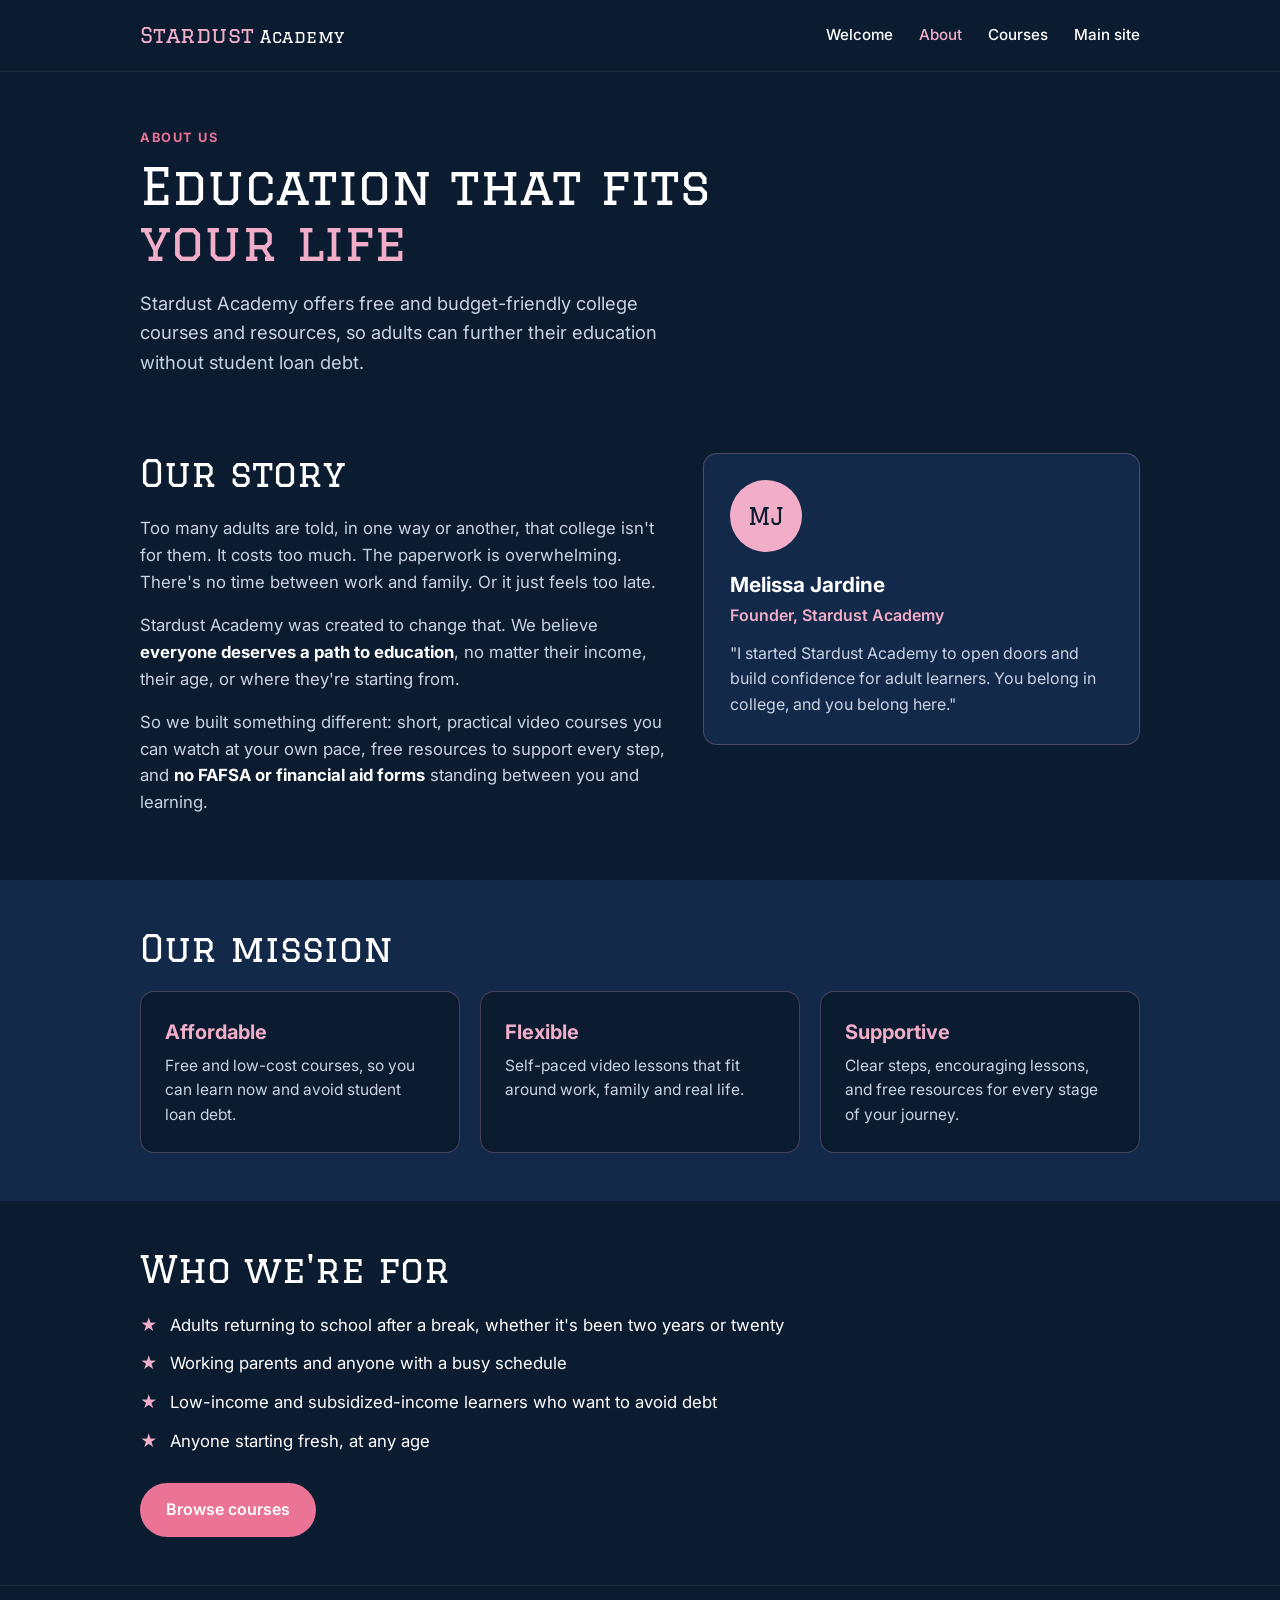
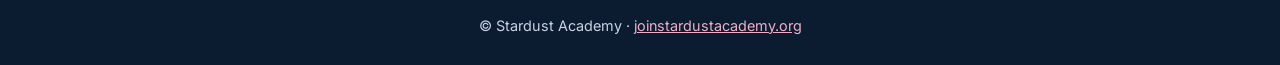
==== about.html @ 2f11157c "Add About page, link it in the menu, fix header spacing on phones Co-Authored-By: Claude Opus 5.5 <n" ====
<!doctype html>
<html lang="en">
<head>
  <meta charset="utf-8">
  <meta name="viewport" content="width=device-width, initial-scale=1">
  <title>About Stardust Academy</title>
  <meta name="description" content="Stardust Academy offers free and budget-friendly college courses so adult learners can further their education without student loan debt.">
  <link rel="preconnect" href="https://fonts.googleapis.com">
  <link rel="preconnect" href="https://fonts.gstatic.com" crossorigin>
  <link href="https://fonts.googleapis.com/css2?family=Graduate&family=Inter:wght@400;500;600;700&display=swap" rel="stylesheet">
  <link rel="stylesheet" href="styles.css">
</head>
<body>
  <header>
    <div class="wrap bar">
      <a class="brand" href="./">Stardust<span>Academy</span></a>
      <nav>
        <a href="./">Welcome</a>
        <a href="about.html" class="active">About</a>
        <a href="courses.html">Courses</a>
        <a href="https://joinstardustacademy.org">Main site</a>
      </nav>
    </div>
  </header>

  <main>
    <section class="page-hero">
      <div class="wrap">
        <p class="eyebrow">About us</p>
        <h1>Education that fits <span class="pink" style="color:var(--pink)">your life</span></h1>
        <p class="tagline">Stardust Academy offers free and budget-friendly college courses and resources, so adults can further their education without student loan debt.</p>
      </div>
    </section>

    <section class="section">
      <div class="wrap split">
        <div class="prose">
          <h2>Our story</h2>
          <p>Too many adults are told, in one way or another, that college isn't for them. It costs too much. The paperwork is overwhelming. There's no time between work and family. Or it just feels too late.</p>
          <p>Stardust Academy was created to change that. We believe <strong>everyone deserves a path to education</strong>, no matter their income, their age, or where they're starting from.</p>
          <p>So we built something different: short, practical video courses you can watch at your own pace, free resources to support every step, and <strong>no FAFSA or financial aid forms</strong> standing between you and learning.</p>
        </div>
        <aside class="founder">
          <div class="badge" aria-hidden="true">MJ</div>
          <h3>Melissa Jardine</h3>
          <p class="role">Founder, Stardust Academy</p>
          <!-- Add a sentence or two here about Melissa's own story and why Stardust Academy matters to her. -->
          <p>"I started Stardust Academy to open doors and build confidence for adult learners. You belong in college, and you belong here."</p>
        </aside>
      </div>
    </section>

    <section class="section alt">
      <div class="wrap">
        <h2>Our mission</h2>
        <div class="grid values">
          <article class="card">
            <h3>Affordable</h3>
            <p>Free and low-cost courses, so you can learn now and avoid student loan debt.</p>
          </article>
          <article class="card">
            <h3>Flexible</h3>
            <p>Self-paced video lessons that fit around work, family and real life.</p>
          </article>
          <article class="card">
            <h3>Supportive</h3>
            <p>Clear steps, encouraging lessons, and free resources for every stage of your journey.</p>
          </article>
        </div>
      </div>
    </section>

    <section class="section">
      <div class="wrap">
        <h2>Who we're for</h2>
        <ul class="who">
          <li>Adults returning to school after a break, whether it's been two years or twenty</li>
          <li>Working parents and anyone with a busy schedule</li>
          <li>Low-income and subsidized-income learners who want to avoid debt</li>
          <li>Anyone starting fresh, at any age</li>
        </ul>
        <a class="btn" href="courses.html">Browse courses</a>
      </div>
    </section>
  </main>

  <footer>
    <div class="wrap">
      &copy; Stardust Academy &middot; <a href="https://joinstardustacademy.org">joinstardustacademy.org</a>
    </div>
  </footer>
</body>
</html>
---- styles.css ----
:root {
  --navy: #0b1b30;
  --navy-2: #13294a;
  --pink: #f2aec8;
  --pink-strong: #ea7396;
  --white: #ffffff;
  --muted: #c9d3e3;
}
* { box-sizing: border-box; }
body {
  margin: 0;
  background: var(--navy);
  color: var(--white);
  font-family: "Inter", system-ui, -apple-system, sans-serif;
  line-height: 1.6;
}
a { color: var(--pink); }
.wrap { max-width: 1040px; margin: 0 auto; padding: 0 20px; }

header {
  border-bottom: 1px solid rgba(255,255,255,0.08);
}
.bar {
  display: flex; align-items: center; justify-content: space-between;
  padding: 18px 0;
}
.brand {
  font-family: "Graduate", serif;
  font-size: 1.35rem;
  color: var(--pink);
  text-decoration: none;
  letter-spacing: 0.02em;
}
.brand span { color: var(--white); font-size: 0.8em; margin-left: 6px; }
.bar nav a {
  color: var(--white); text-decoration: none; font-weight: 500;
  margin-left: 22px; font-size: 0.95rem;
}
.bar nav a:hover { color: var(--pink); }

.hero { padding: 56px 0 24px; }
.eyebrow {
  color: var(--pink-strong); font-weight: 700; text-transform: uppercase;
  letter-spacing: 0.12em; font-size: 0.8rem; margin: 0 0 10px;
}
h1, h2 {
  font-family: "Graduate", serif;
  font-weight: 400;
  line-height: 1.1;
  margin: 0;
}
h1 { font-size: clamp(2.2rem, 6vw, 3.8rem); }
h1 .pink { color: var(--pink); display: block; }
.tagline { font-size: 1.15rem; color: var(--muted); margin: 18px 0 0; max-width: 560px; }
.tagline strong { color: var(--pink); font-weight: 600; }

.video-section { padding: 32px 0 56px; }
.video {
  position: relative; width: 100%; aspect-ratio: 16 / 9;
  border-radius: 14px; overflow: hidden;
  border: 3px solid var(--pink);
  background: #000;
  box-shadow: 0 20px 50px rgba(0,0,0,0.35);
}
.video iframe { position: absolute; inset: 0; width: 100%; height: 100%; border: 0; }
.video-caption { color: var(--muted); font-size: 0.95rem; margin-top: 12px; }

.courses { background: var(--navy-2); padding: 56px 0; }
.courses h2 { font-size: clamp(1.7rem, 4vw, 2.4rem); margin-bottom: 8px; }
.courses .lead { color: var(--muted); margin: 0 0 28px; }
.grid { display: grid; grid-template-columns: repeat(auto-fit, minmax(260px, 1fr)); gap: 20px; }
.card {
  background: var(--navy); border-radius: 14px; padding: 24px;
  border: 1px solid rgba(242,174,200,0.25);
}
.tag {
  display: inline-block; font-size: 0.75rem; font-weight: 700; text-transform: uppercase;
  letter-spacing: 0.08em; padding: 4px 10px; border-radius: 999px;
  background: var(--pink); color: var(--navy);
}
.tag.soon { background: transparent; color: var(--pink); border: 1px solid var(--pink); }
.card h3 { font-size: 1.25rem; margin: 14px 0 6px; }
.card p { color: var(--muted); margin: 0; font-size: 0.97rem; }

.steps { padding: 56px 0; }
.steps h2 { font-size: clamp(1.7rem, 4vw, 2.4rem); margin-bottom: 24px; }
.steps ol { list-style: none; padding: 0; margin: 0; display: grid; gap: 14px; }
.steps li { display: flex; align-items: center; gap: 16px; font-size: 1.05rem; }
.num {
  flex: none; width: 46px; height: 46px; border-radius: 10px;
  background: var(--pink); color: var(--navy);
  display: grid; place-items: center;
  font-family: "Graduate", serif; font-size: 1.1rem;
}
.btn {
  display: inline-block; margin-top: 28px; padding: 14px 26px; border-radius: 999px;
  background: var(--pink-strong); color: var(--white); text-decoration: none; font-weight: 600;
}
.btn:hover { background: var(--pink); color: var(--navy); }

footer {
  border-top: 1px solid rgba(255,255,255,0.08);
  padding: 28px 0; color: var(--muted); font-size: 0.9rem; text-align: center;
}

@media (max-width: 560px) {
  .bar nav a { margin-left: 14px; font-size: 0.85rem; }
  .brand span { display: none; }
  .hero { padding-top: 36px; }
}

/* Course catalog */
.bar nav a.active { color: var(--pink); }
.page-hero { padding: 56px 0 28px; }
.page-hero h1 { font-size: clamp(2rem, 5.5vw, 3.2rem); }
.notice {
  margin-top: 22px; padding: 14px 18px; border-radius: 12px;
  background: rgba(242,174,200,0.1); border: 1px solid rgba(242,174,200,0.35);
  color: var(--white); font-size: 0.97rem; max-width: 640px;
}
.filters { display: flex; flex-wrap: wrap; gap: 10px; padding: 8px 0 28px; }
.chip {
  font: inherit; font-size: 0.9rem; font-weight: 600; cursor: pointer;
  padding: 8px 16px; border-radius: 999px;
  background: transparent; color: var(--white); border: 1px solid rgba(255,255,255,0.25);
}
.chip:hover { border-color: var(--pink); }
.chip[aria-pressed="true"] { background: var(--pink); color: var(--navy); border-color: var(--pink); }
.category { padding: 0 0 44px; }
.category[hidden] { display: none; }
.category-head { display: flex; align-items: baseline; gap: 14px; margin-bottom: 16px; flex-wrap: wrap; }
.category-head h2 { font-size: clamp(1.4rem, 3.5vw, 1.9rem); }
.category-head p { margin: 0; color: var(--muted); font-size: 0.95rem; }
.course-card { display: flex; flex-direction: column; background: var(--navy-2); }
.course-card .meta { margin-top: 14px; font-size: 0.85rem; color: var(--pink); font-weight: 600; }
.course-card .cta {
  margin-top: auto; padding-top: 18px; font-weight: 600; font-size: 0.95rem;
  color: var(--muted);
}
.course-card .cta a { color: var(--pink); text-decoration: none; }
.tag.open { background: var(--pink); color: var(--navy); }
.course-card .tag { align-self: flex-start; }

/* About page */
.split { display: grid; grid-template-columns: 1fr; gap: 28px; }
@media (min-width: 820px) { .split { grid-template-columns: 1.1fr 0.9fr; align-items: start; } }
.prose p { color: var(--muted); font-size: 1.05rem; margin: 0 0 16px; }
.prose p strong { color: var(--white); }
.founder {
  background: var(--navy-2); border-radius: 14px; padding: 26px;
  border: 1px solid rgba(242,174,200,0.25);
}
.founder .badge {
  width: 72px; height: 72px; border-radius: 50%;
  display: grid; place-items: center;
  background: var(--pink); color: var(--navy);
  font-family: "Graduate", serif; font-size: 1.5rem;
}
.founder h3 { margin: 16px 0 2px; font-size: 1.3rem; }
.founder .role { color: var(--pink); font-weight: 600; margin: 0 0 12px; }
.founder p { color: var(--muted); margin: 0; }
.section { padding: 48px 0; }
.section.alt { background: var(--navy-2); }
.section h2 { font-size: clamp(1.6rem, 4vw, 2.3rem); margin-bottom: 22px; }
.values .card h3 { margin-top: 0; color: var(--pink); }
.who { list-style: none; padding: 0; margin: 0; display: grid; gap: 12px; }
.who li { padding-left: 30px; position: relative; font-size: 1.05rem; }
.who li::before { content: "\2605"; position: absolute; left: 0; color: var(--pink); }

/* Header spacing fix */
.wrap.bar { padding: 18px 20px; gap: 12px; }
@media (max-width: 560px) {
  .wrap.bar { flex-wrap: wrap; padding: 14px 16px; }
  .bar nav { display: flex; flex-wrap: wrap; gap: 4px 14px; }
  .bar nav a { margin-left: 0; }
}
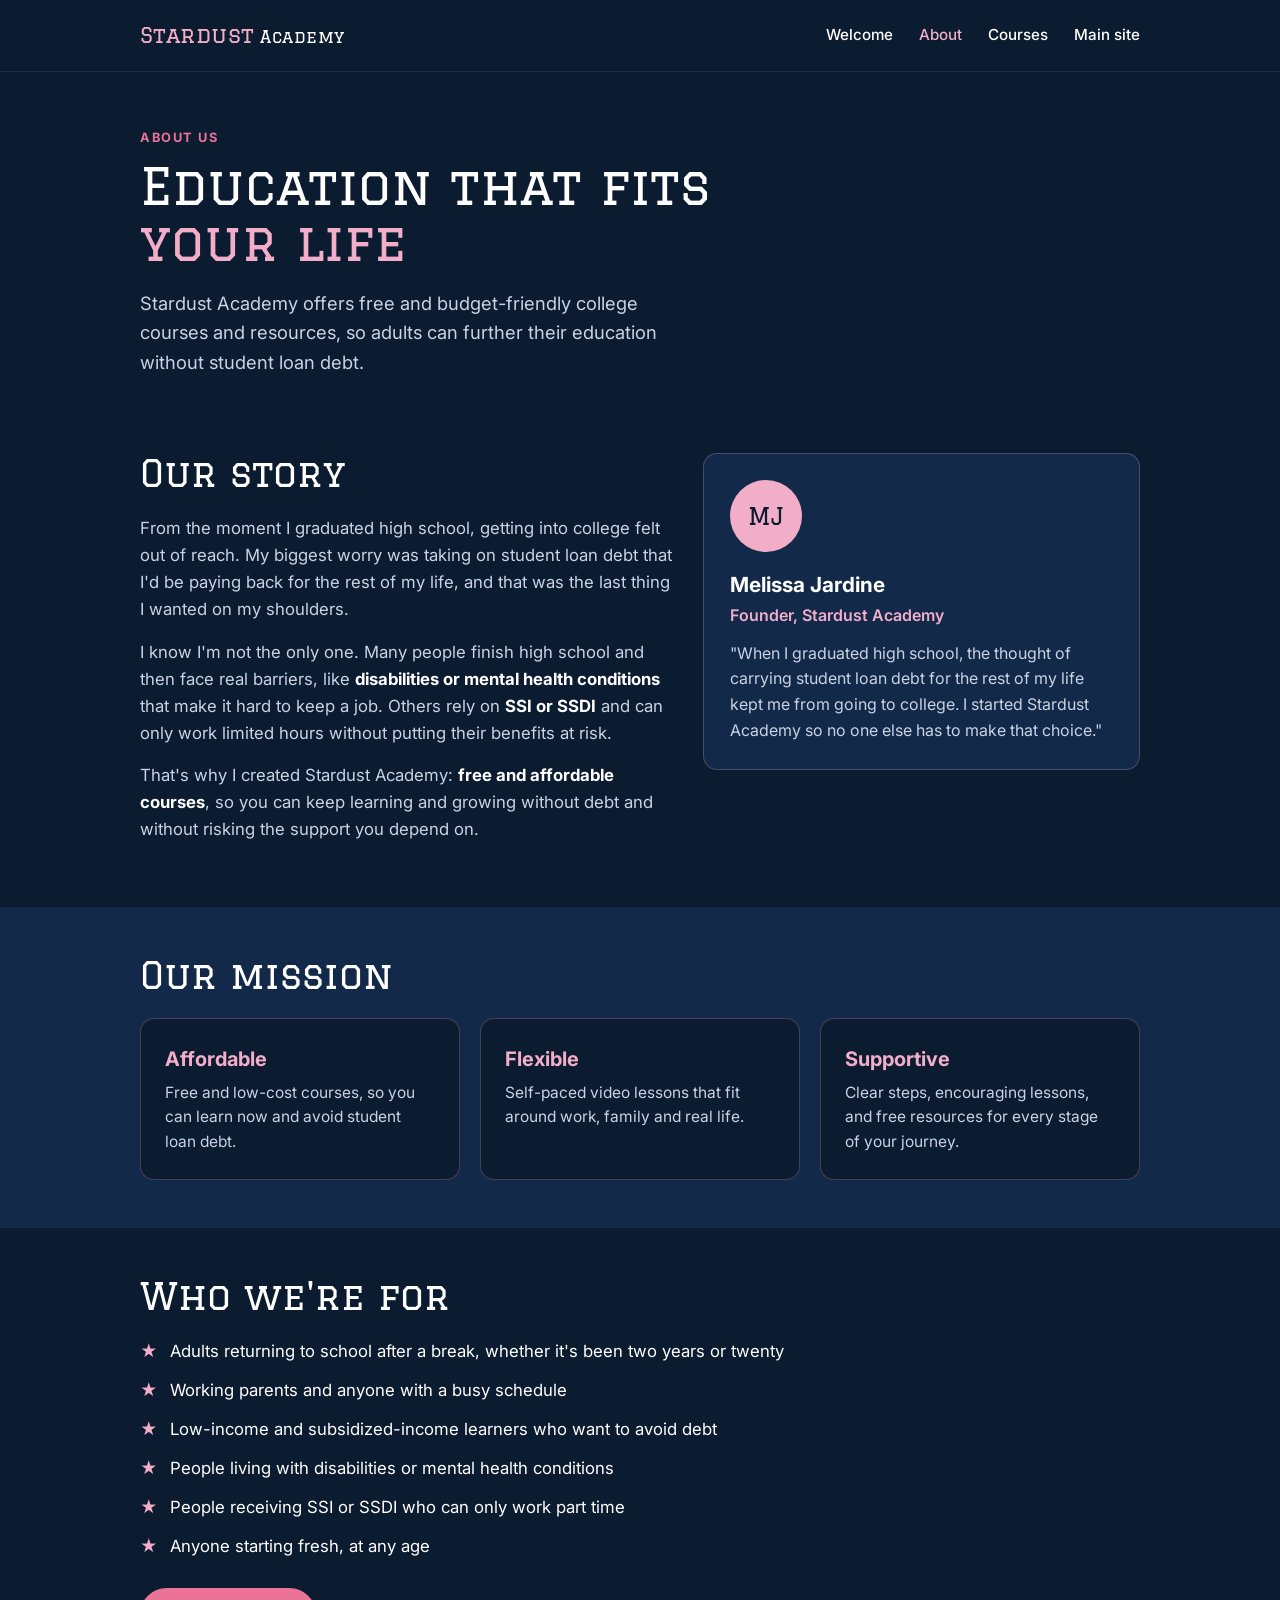
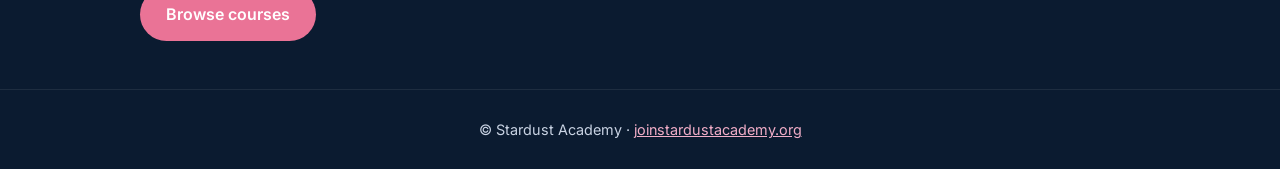
==== commit 27f1470f: "Add Melissa's founder story to the About page Co-Authored-By: Claude Opus 5.5 <noreply@anthropic.com" ====
--- a/about.html
+++ b/about.html
@@ -36,16 +36,15 @@
       <div class="wrap split">
         <div class="prose">
           <h2>Our story</h2>
-          <p>Too many adults are told, in one way or another, that college isn't for them. It costs too much. The paperwork is overwhelming. There's no time between work and family. Or it just feels too late.</p>
-          <p>Stardust Academy was created to change that. We believe <strong>everyone deserves a path to education</strong>, no matter their income, their age, or where they're starting from.</p>
-          <p>So we built something different: short, practical video courses you can watch at your own pace, free resources to support every step, and <strong>no FAFSA or financial aid forms</strong> standing between you and learning.</p>
+          <p>From the moment I graduated high school, getting into college felt out of reach. My biggest worry was taking on student loan debt that I'd be paying back for the rest of my life, and that was the last thing I wanted on my shoulders.</p>
+          <p>I know I'm not the only one. Many people finish high school and then face real barriers, like <strong>disabilities or mental health conditions</strong> that make it hard to keep a job. Others rely on <strong>SSI or SSDI</strong> and can only work limited hours without putting their benefits at risk.</p>
+          <p>That's why I created Stardust Academy: <strong>free and affordable courses</strong>, so you can keep learning and growing without debt and without risking the support you depend on.</p>
         </div>
         <aside class="founder">
           <div class="badge" aria-hidden="true">MJ</div>
           <h3>Melissa Jardine</h3>
           <p class="role">Founder, Stardust Academy</p>
-          <!-- Add a sentence or two here about Melissa's own story and why Stardust Academy matters to her. -->
-          <p>"I started Stardust Academy to open doors and build confidence for adult learners. You belong in college, and you belong here."</p>
+          <p>"When I graduated high school, the thought of carrying student loan debt for the rest of my life kept me from going to college. I started Stardust Academy so no one else has to make that choice."</p>
         </aside>
       </div>
     </section>
@@ -77,6 +76,8 @@
           <li>Adults returning to school after a break, whether it's been two years or twenty</li>
           <li>Working parents and anyone with a busy schedule</li>
           <li>Low-income and subsidized-income learners who want to avoid debt</li>
+          <li>People living with disabilities or mental health conditions</li>
+          <li>People receiving SSI or SSDI who can only work part time</li>
           <li>Anyone starting fresh, at any age</li>
         </ul>
         <a class="btn" href="courses.html">Browse courses</a>
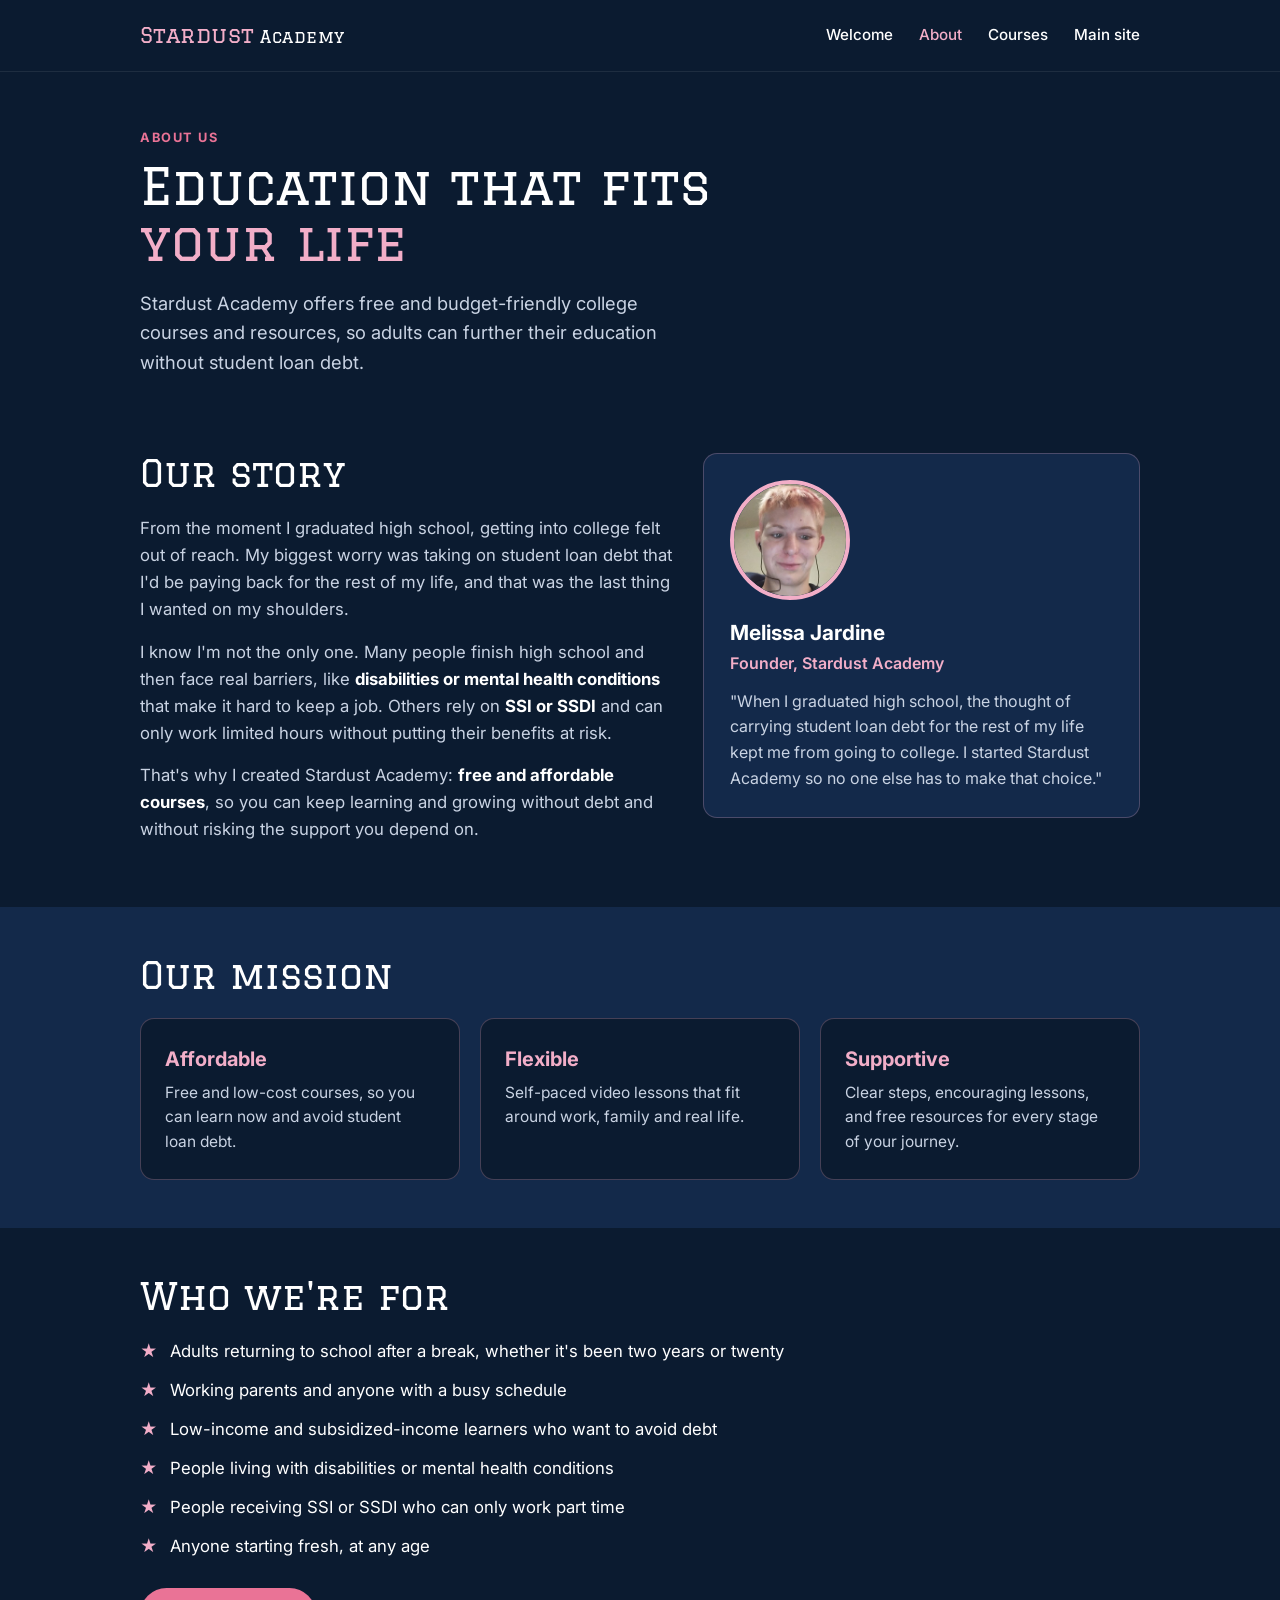
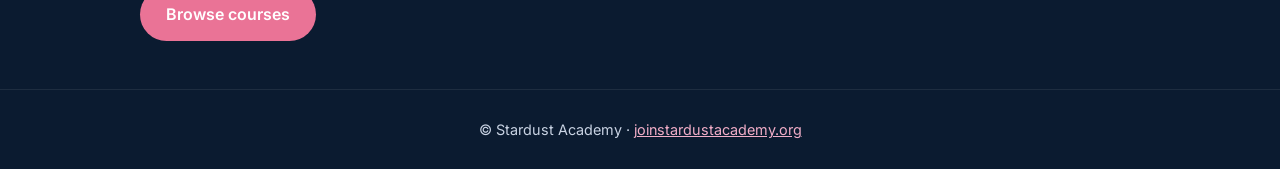
==== commit c702b0ea: "Add founder photo to the About page Co-Authored-By: Claude Opus 5.5 <noreply@anthropic.com> Claude-S" ====
--- a/about.html
+++ b/about.html
@@ -41,7 +41,7 @@
           <p>That's why I created Stardust Academy: <strong>free and affordable courses</strong>, so you can keep learning and growing without debt and without risking the support you depend on.</p>
         </div>
         <aside class="founder">
-          <div class="badge" aria-hidden="true">MJ</div>
+          <img class="founder-photo" src="images/melissa.jpg" alt="Melissa Jardine, founder of Stardust Academy" width="120" height="120">
           <h3>Melissa Jardine</h3>
           <p class="role">Founder, Stardust Academy</p>
           <p>"When I graduated high school, the thought of carrying student loan debt for the rest of my life kept me from going to college. I started Stardust Academy so no one else has to make that choice."</p>
--- a/styles.css
+++ b/styles.css
@@ -174,3 +174,8 @@
   .bar nav { display: flex; flex-wrap: wrap; gap: 4px 14px; }
   .bar nav a { margin-left: 0; }
 }
+
+.founder-photo {
+  display: block; width: 120px; height: 120px; border-radius: 50%;
+  object-fit: cover; border: 4px solid var(--pink);
+}
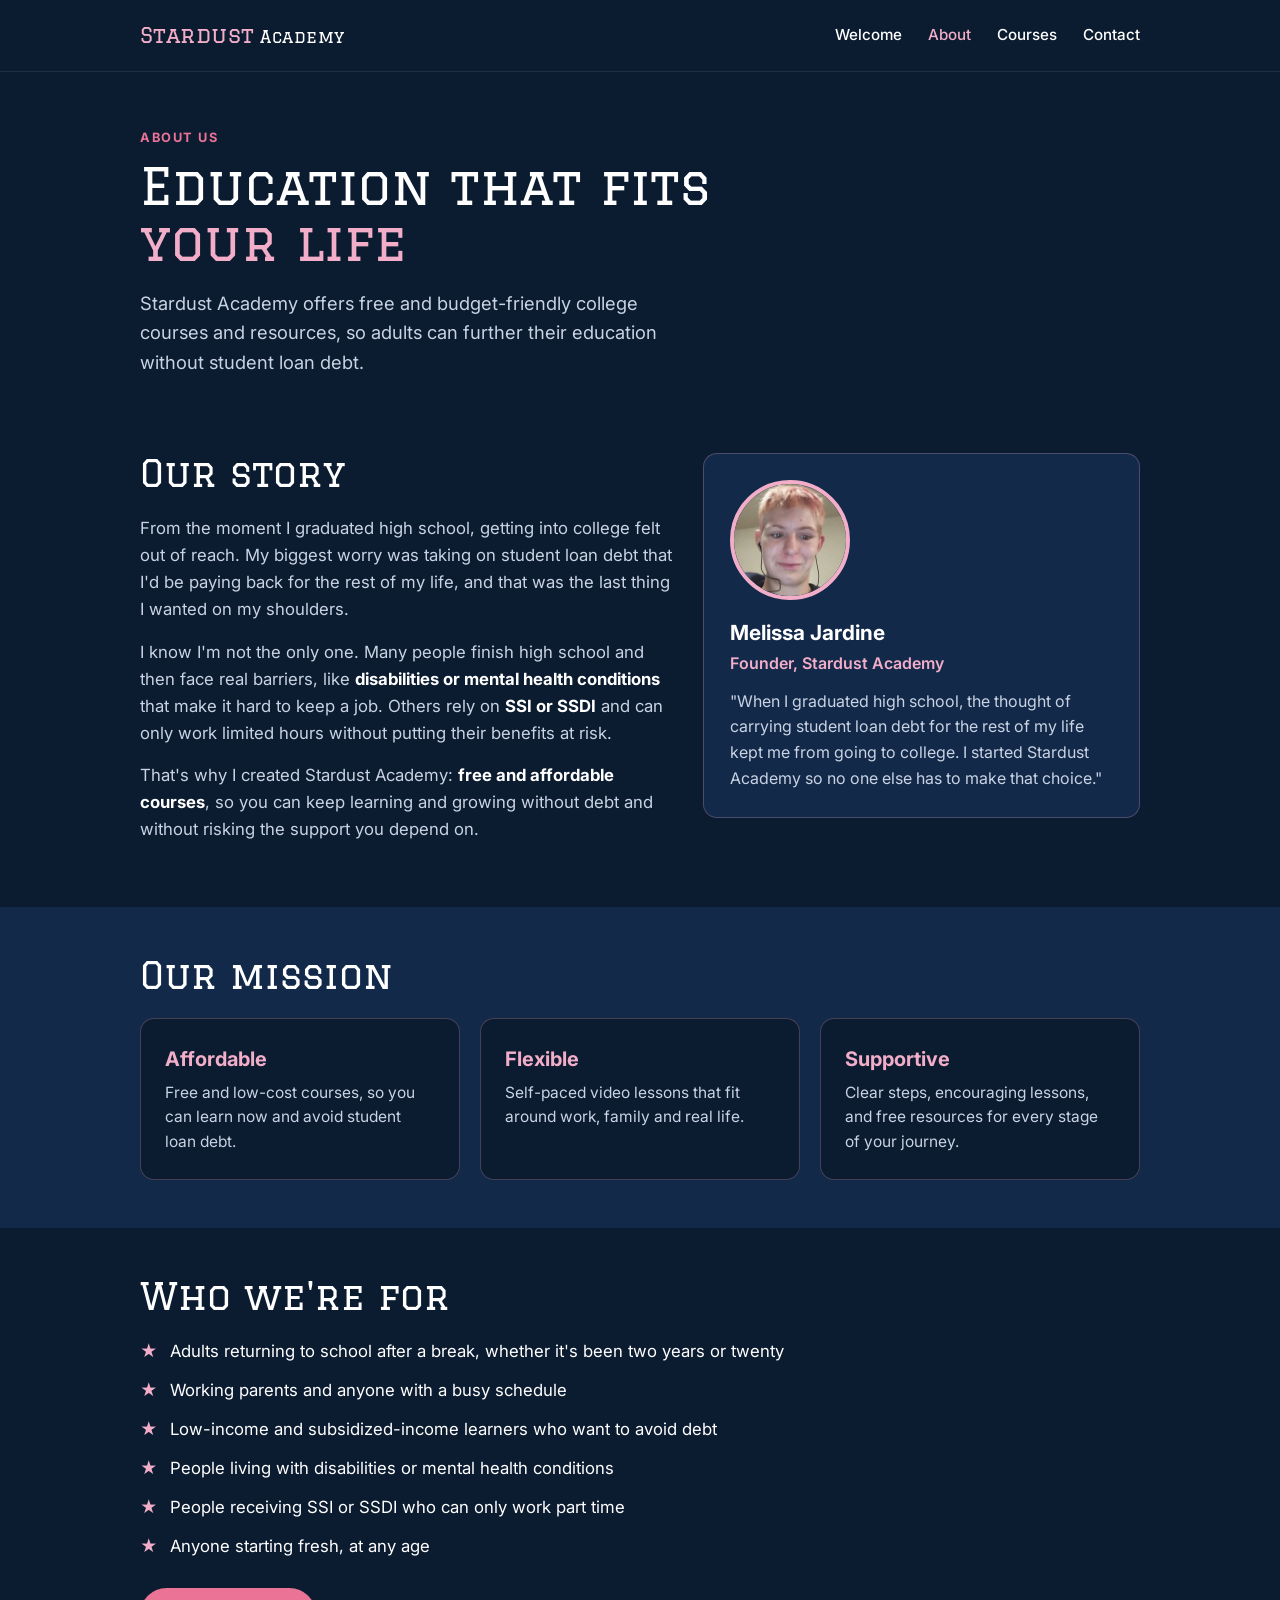
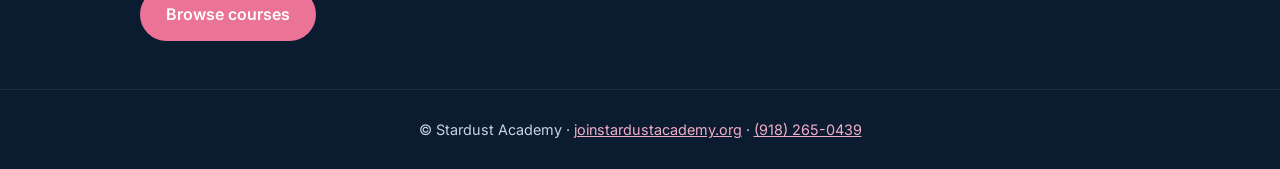
==== commit d4bd09cf: "Add Contact page with business phone, link it in the menu and footer Co-Authored-By: Claude Opus 5.5" ====
--- a/about.html
+++ b/about.html
@@ -18,7 +18,7 @@
         <a href="./">Welcome</a>
         <a href="about.html" class="active">About</a>
         <a href="courses.html">Courses</a>
-        <a href="https://joinstardustacademy.org">Main site</a>
+        <a href="contact.html">Contact</a>
       </nav>
     </div>
   </header>
@@ -87,7 +87,7 @@
 
   <footer>
     <div class="wrap">
-      &copy; Stardust Academy &middot; <a href="https://joinstardustacademy.org">joinstardustacademy.org</a>
+      &copy; Stardust Academy &middot; <a href="https://joinstardustacademy.org">joinstardustacademy.org</a> &middot; <a href="tel:+19182650439">(918) 265-0439</a>
     </div>
   </footer>
 </body>
--- a/styles.css
+++ b/styles.css
@@ -179,3 +179,11 @@
   display: block; width: 120px; height: 120px; border-radius: 50%;
   object-fit: cover; border: 4px solid var(--pink);
 }
+
+/* Contact page */
+.contact-grid { display: grid; grid-template-columns: repeat(auto-fit, minmax(240px, 1fr)); gap: 20px; }
+.contact-card { background: var(--navy-2); }
+.contact-card h3 { margin: 0 0 6px; color: var(--pink); font-size: 1.1rem; }
+.contact-card .big { font-size: 1.35rem; font-weight: 700; color: var(--white); text-decoration: none; word-break: break-word; }
+.contact-card .big:hover { color: var(--pink); }
+.contact-card p { margin: 8px 0 0; }
